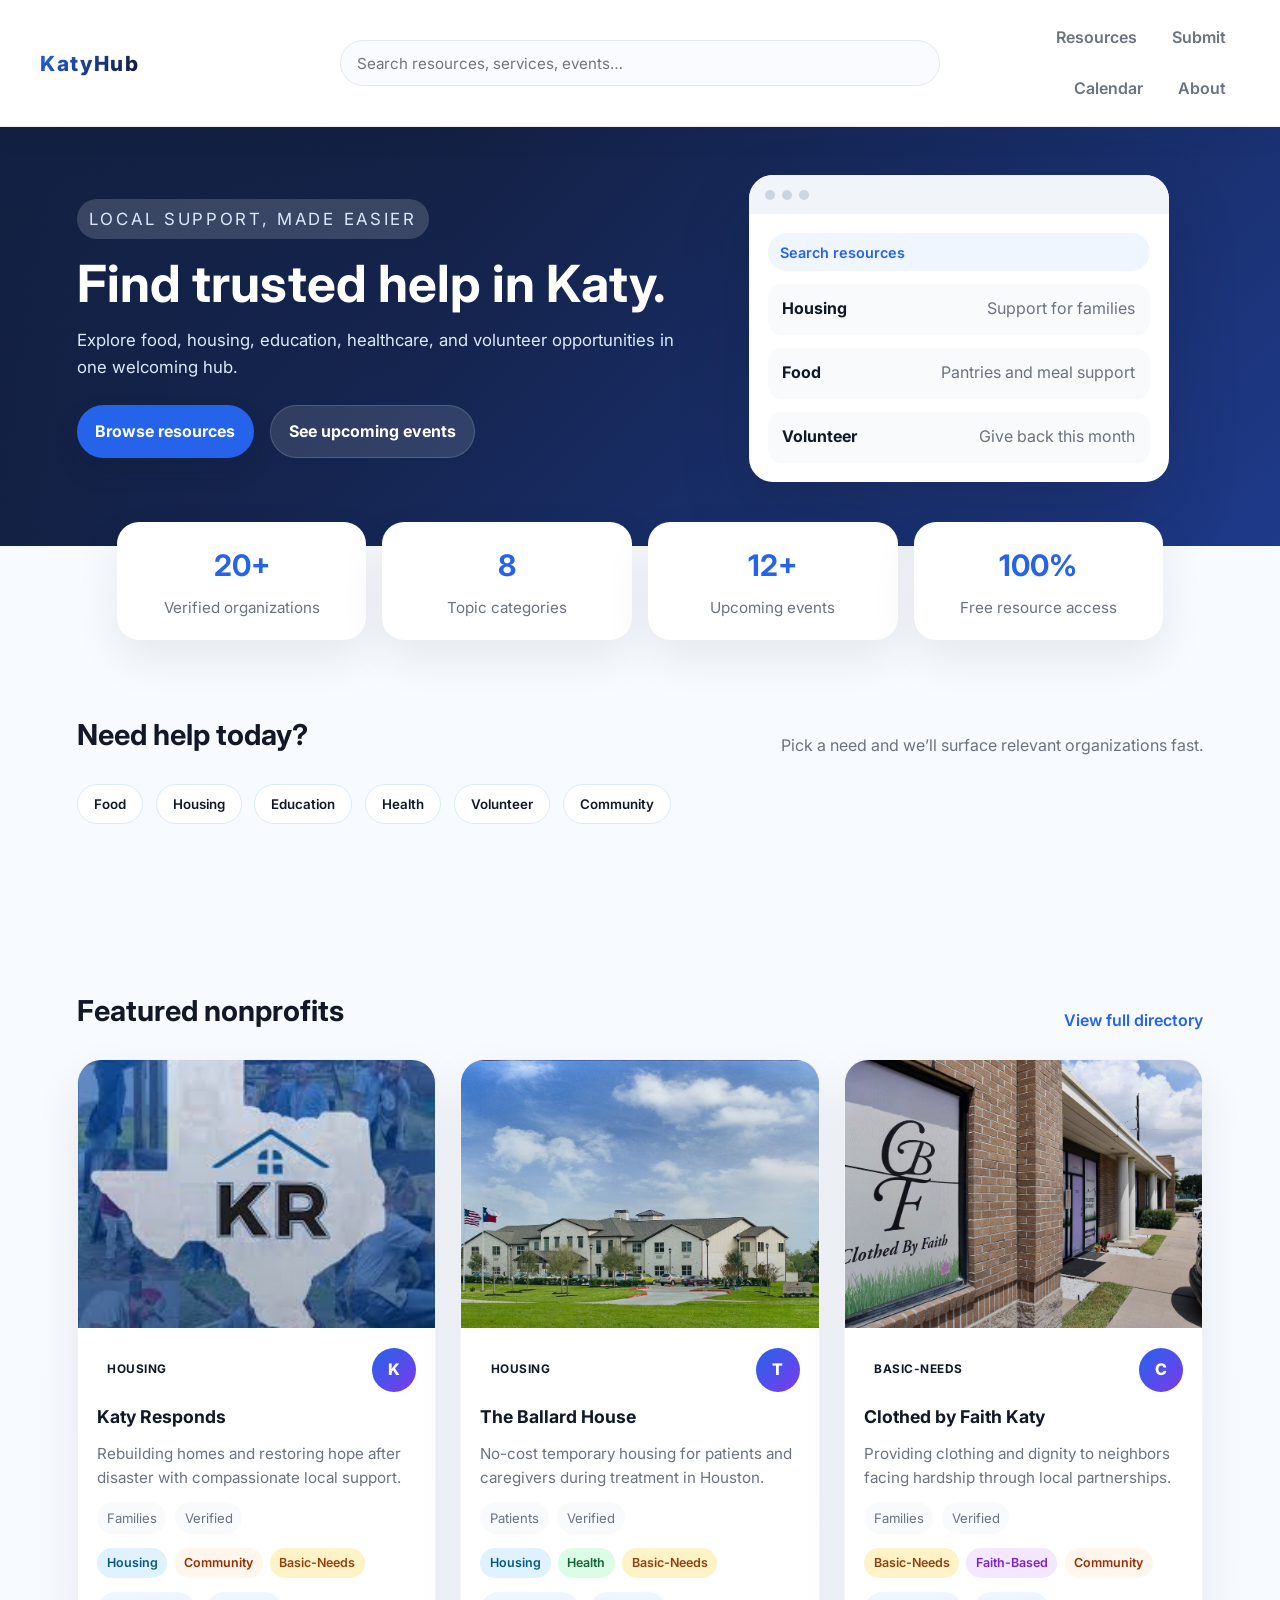
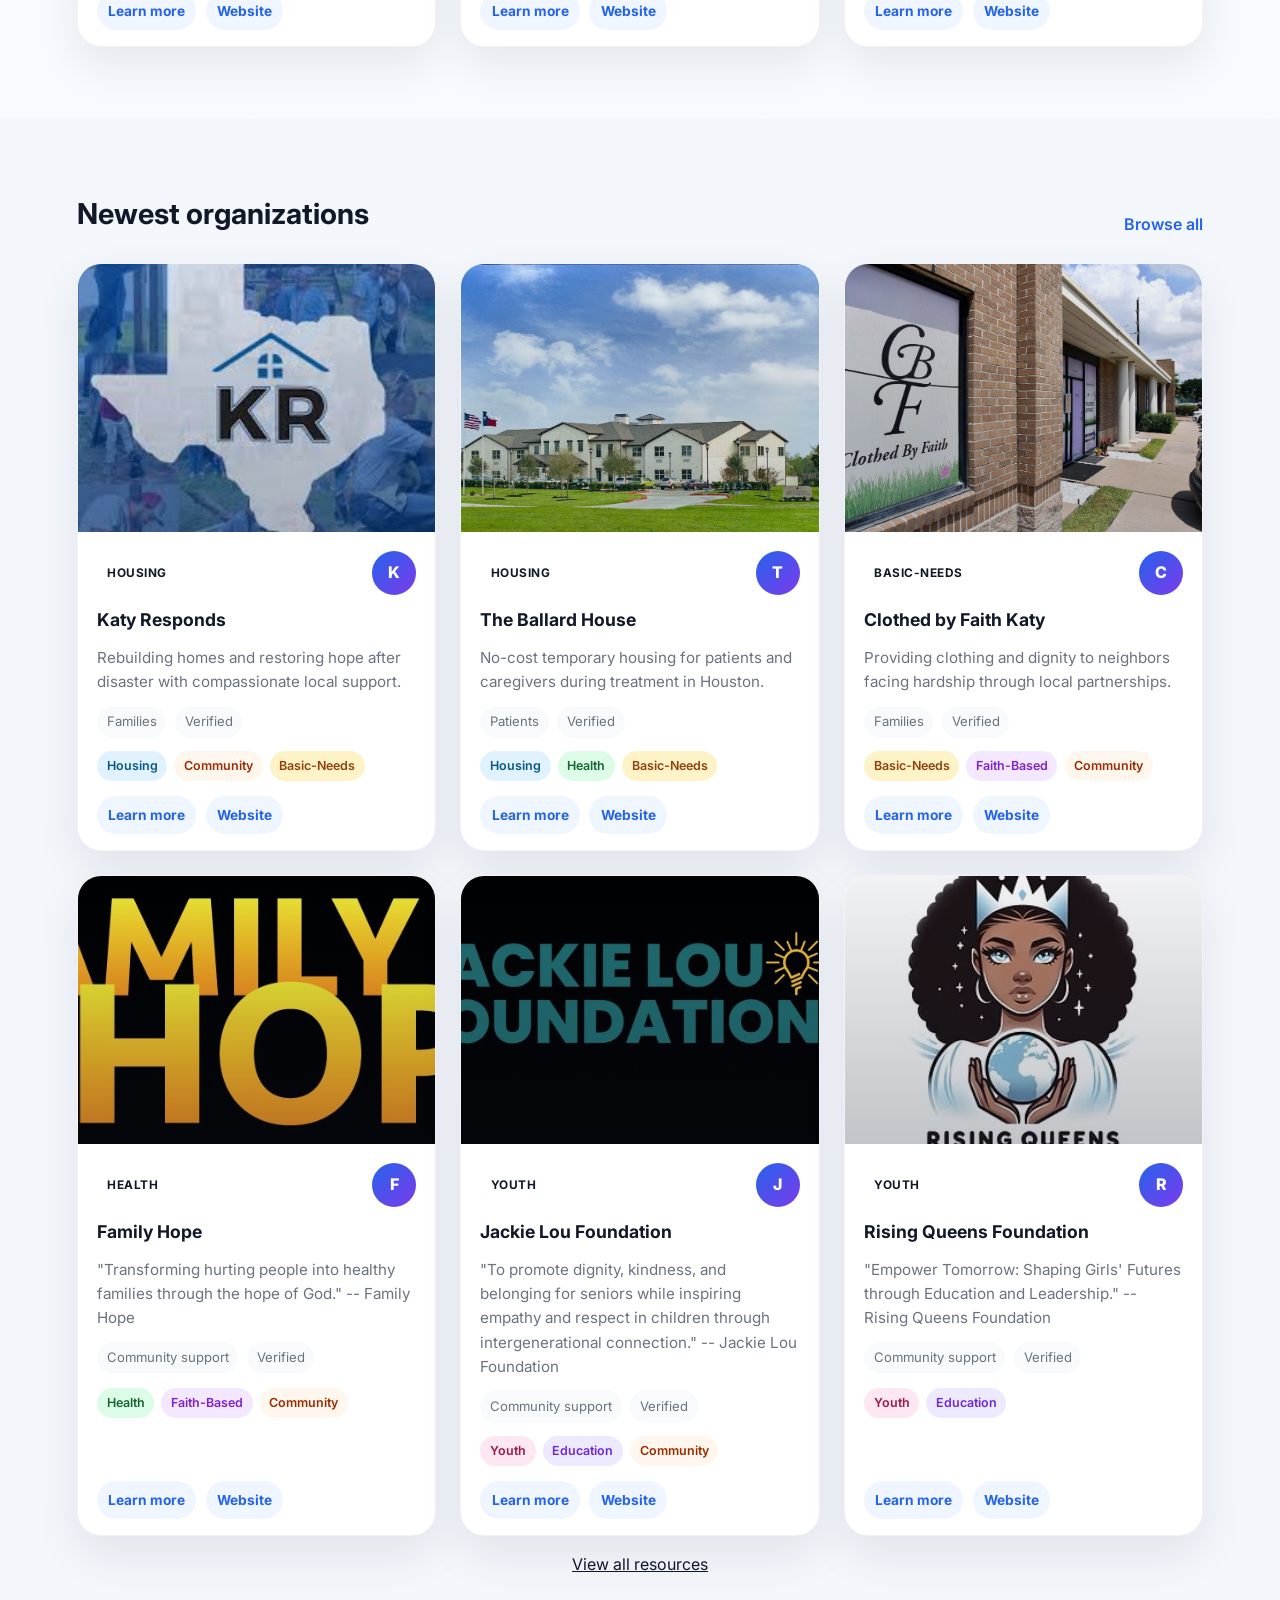
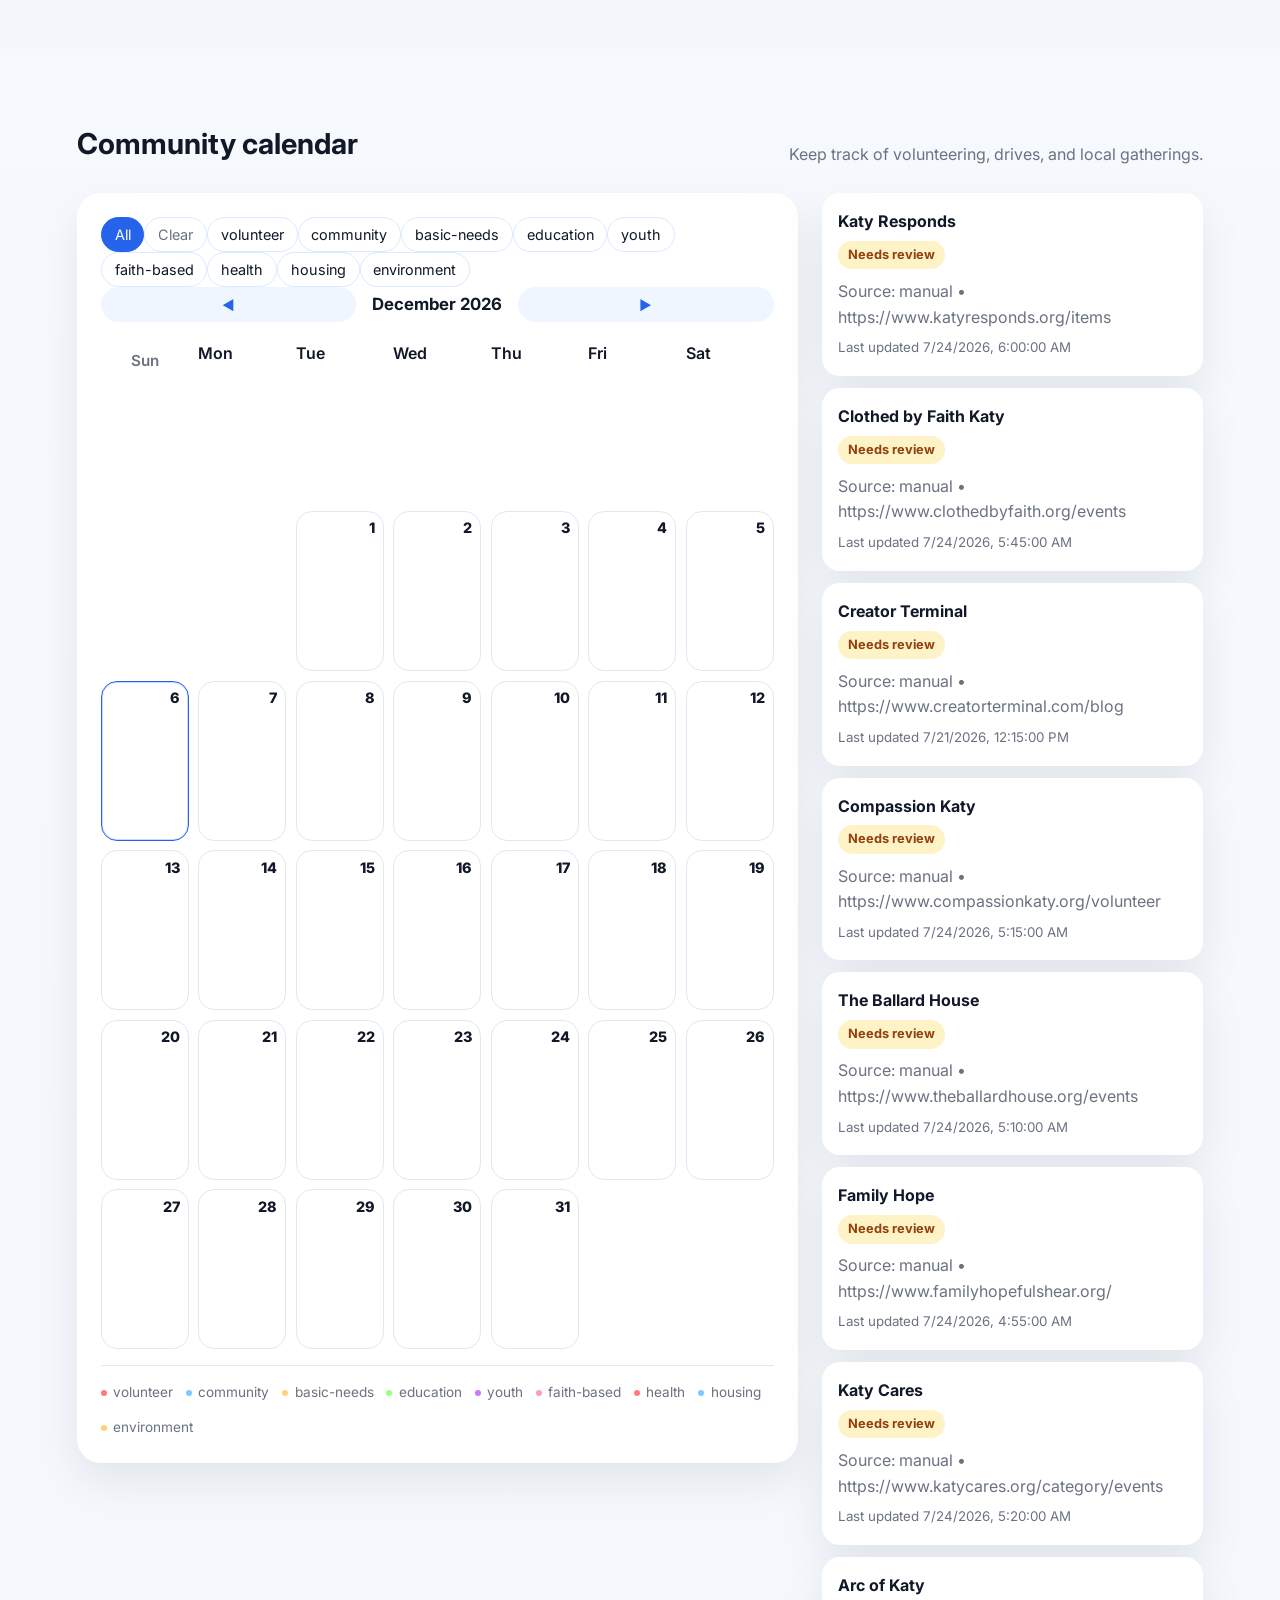
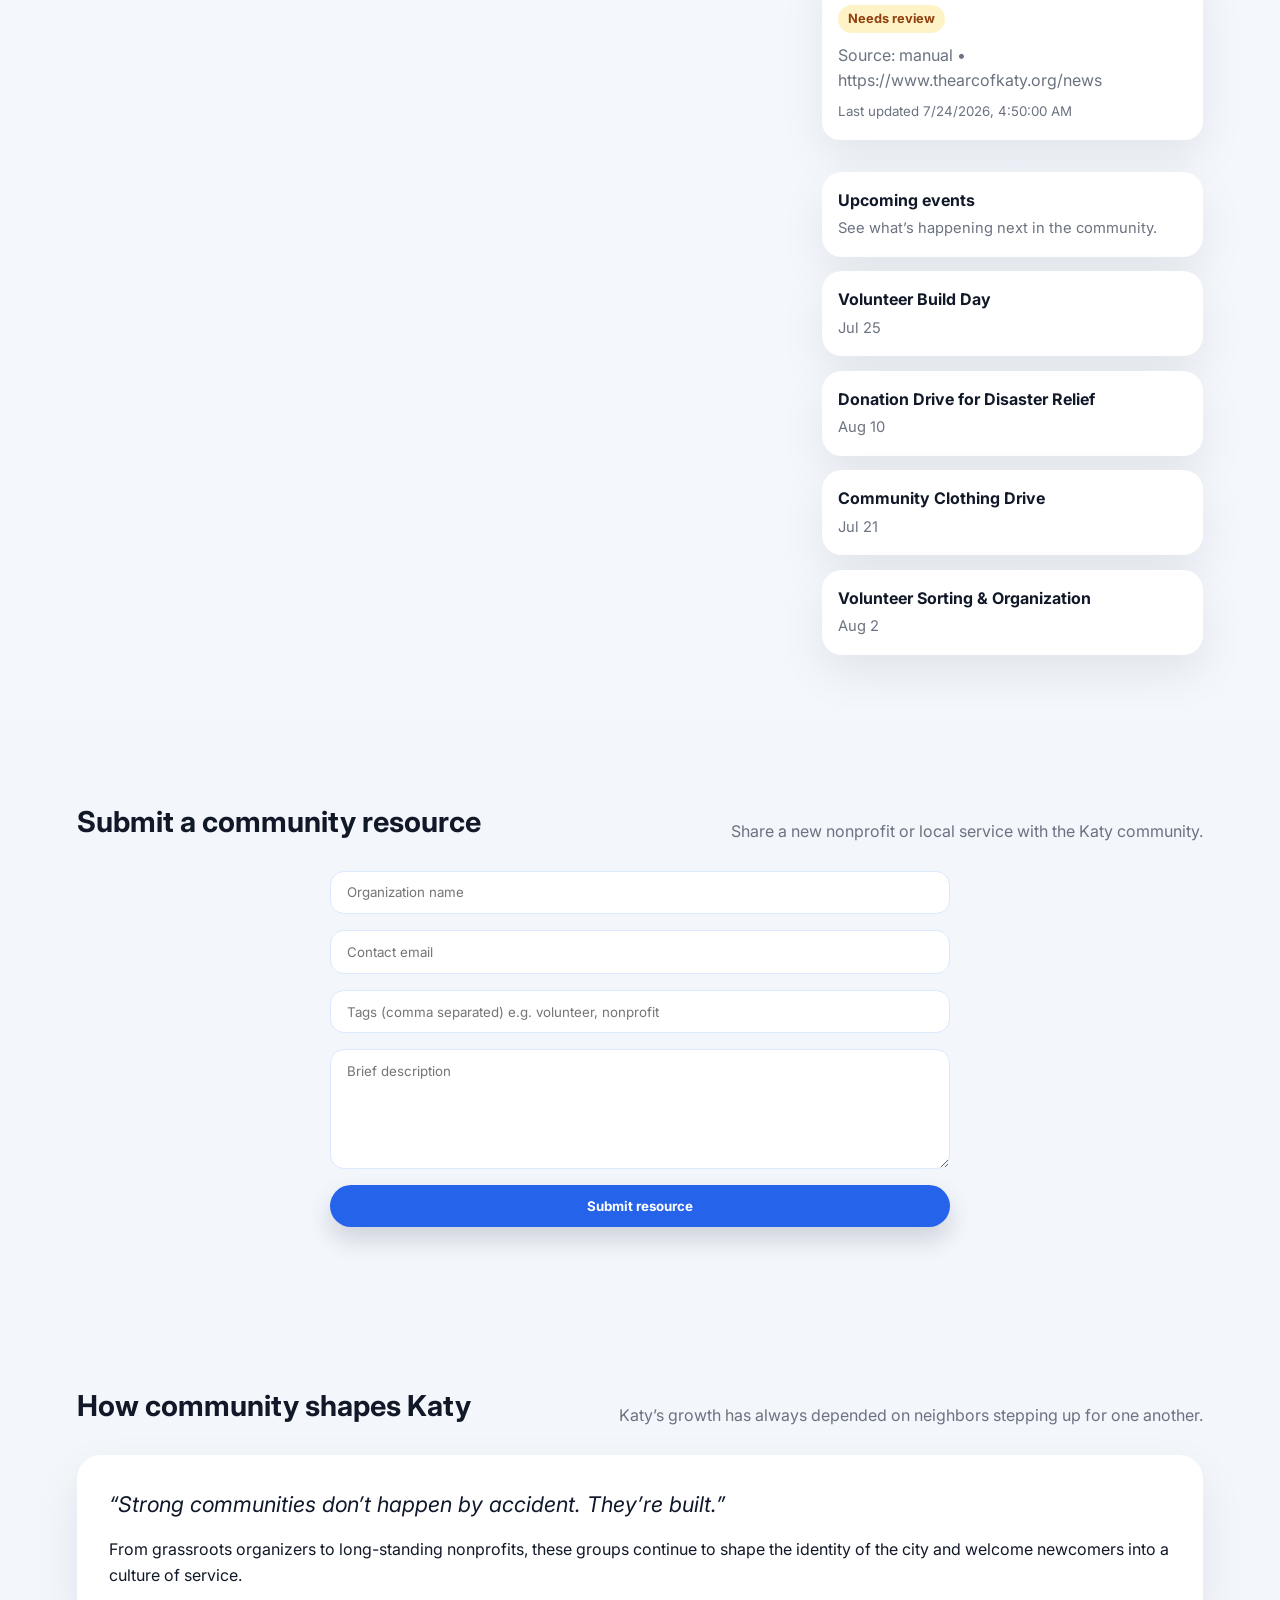
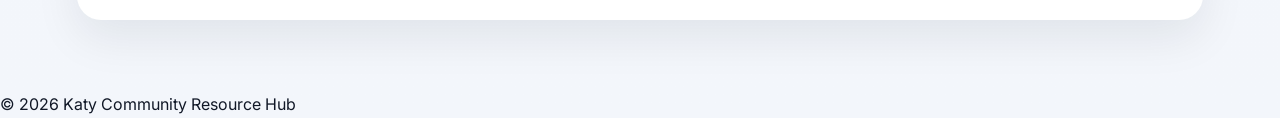
==== index.html @ 92666e38 "sdfghj" ====
<!DOCTYPE html>
<html lang="en">
<head>
  <meta charset="UTF-8" />
  <meta name="viewport" content="width=device-width, initial-scale=1.0" />
  <title>Katy, TX | Community Resource Hub</title>
  <link rel="preconnect" href="https://fonts.googleapis.com">
  <link rel="preconnect" href="https://fonts.gstatic.com" crossorigin>
  <link href="https://fonts.googleapis.com/css2?family=Inter:wght@300;400;600;700;800&display=swap" rel="stylesheet">
  <link rel="stylesheet" href="style.css?v=20260724-1" />
  <script>
    window.KATYHUB_SUBMIT_EMAIL = 'katyhub8@gmail.com';
  </script>
  <script defer src="calendar-sync.js?v=20260724-1"></script>
  <script defer src="event-sync.js?v=20260724-1"></script>
  <script defer src="script.js?v=20260724-1"></script>
</head>
<body>
  <nav class="navbar">
    <div class="nav-left">
      <a href="index.html" class="logo">KatyHub</a>
    </div>
    <div class="nav-center">
      <div class="search-shell">
        <input type="text" id="globalSearch" placeholder="Search resources, services, events…" />
        <div id="searchSuggestions" class="search-suggestions"></div>
      </div>
    </div>
    <div class="nav-right">
      <a href="directory.html">Resources</a>
      <a href="#submit">Submit</a>
      <a href="#calendar">Calendar</a>
      <a href="#history">About</a>
    </div>
  </nav>

  <header class="hero">
    <div class="hero-shell">
      <div class="hero-copy">
        <p class="eyebrow">Local support, made easier</p>
        <h1>Find trusted help in Katy.</h1>
        <p>Explore food, housing, education, healthcare, and volunteer opportunities in one welcoming hub.</p>
        <div class="hero-actions">
          <a class="button button-primary" href="directory.html">Browse resources</a>
          <a class="button button-secondary" href="#calendar">See upcoming events</a>
        </div>
      </div>
      <div class="hero-preview" aria-hidden="true">
        <div class="browser-window">
          <div class="browser-bar">
            <span></span><span></span><span></span>
          </div>
          <div class="browser-body">
            <div class="browser-pill">Search resources</div>
            <div class="browser-row"><strong>Housing</strong><span>Support for families</span></div>
            <div class="browser-row"><strong>Food</strong><span>Pantries and meal support</span></div>
            <div class="browser-row"><strong>Volunteer</strong><span>Give back this month</span></div>
          </div>
        </div>
      </div>
    </div>
  </header>

  <section class="stats-section">
    <div class="stat-card">
      <strong data-target="20" data-suffix="+">0</strong>
      <span>Verified organizations</span>
    </div>
    <div class="stat-card">
      <strong data-target="8" data-suffix="">0</strong>
      <span>Topic categories</span>
    </div>
    <div class="stat-card">
      <strong data-target="12" data-suffix="+">0</strong>
      <span>Upcoming events</span>
    </div>
    <div class="stat-card">
      <strong data-target="100" data-suffix="%">0</strong>
      <span>Free resource access</span>
    </div>
  </section>

  <section id="helpWizard" class="section">
    <div class="section-heading">
      <h2>Need help today?</h2>
      <p>Pick a need and we’ll surface relevant organizations fast.</p>
    </div>
    <div id="helpWizardButtons" class="help-grid"></div>
    <div id="quickHelpResults" class="spotlight-grid"></div>
  </section>

  <section id="spotlight" class="section">
    <div class="section-heading">
      <h2>Featured nonprofits</h2>
      <a class="text-link" href="directory.html">View full directory</a>
    </div>
    <div id="spotlightGrid" class="spotlight-grid"></div>
  </section>

  <section id="directory" class="section muted">
    <div class="section-heading">
      <h2>Newest organizations</h2>
      <a class="text-link" href="directory.html">Browse all</a>
    </div>
    <div id="directoryGrid" class="spotlight-grid"></div>
  </section>

  <section id="calendar" class="section">
    <div class="section-heading">
      <h2>Community calendar</h2>
      <p>Keep track of volunteering, drives, and local gatherings.</p>
    </div>
    <div class="calendar-layout">
      <div class="calendar-panel">
        <div id="calendarExport"></div>
        <div class="filter-chips" id="calendarFilters"></div>
        <div id="calendarGrid"></div>
      </div>
      <div class="calendar-sidebar">
        <div id="syncStatus" class="sync-status"></div>
        <div id="upcomingEvents" class="upcoming-events"></div>
      </div>
    </div>
  </section>

  <section id="submit" class="section muted">
    <div class="section-heading">
      <h2>Submit a community resource</h2>
      <p>Share a new nonprofit or local service with the Katy community.</p>
    </div>
    <form id="resourceForm">
      <input name="name" type="text" placeholder="Organization name" required />
      <input name="email" type="email" placeholder="Contact email" required />
      <input name="tags" type="text" placeholder="Tags (comma separated) e.g. volunteer, nonprofit" required />
      <textarea name="description" placeholder="Brief description" required></textarea>
      <button class="button button-primary" type="submit">Submit resource</button>
    </form>
    <p id="formMessage" class="form-message"></p>
  </section>

  <section id="history" class="section">
    <div class="section-heading">
      <h2>How community shapes Katy</h2>
      <p>Katy’s growth has always depended on neighbors stepping up for one another.</p>
    </div>
    <div class="story-card">
      <blockquote>“Strong communities don’t happen by accident. They’re built.”</blockquote>
      <p>From grassroots organizers to long-standing nonprofits, these groups continue to shape the identity of the city and welcome newcomers into a culture of service.</p>
    </div>
  </section>

  <footer>
    <p>© 2026 Katy Community Resource Hub</p>
  </footer>
</body>
</html>
---- style.css ----
:root {
  --bg: #f5f7fb;
  --muted: #f7f8fc;
  --card: #ffffff;
  --accent: #2563eb;
  --accent-2: #0f172a;
  --text-dark: #111827;
  --text-soft: #6b7280;
  --radius: 24px;
  --shadow: 0 18px 45px rgba(15, 23, 42, 0.08);
}

* { box-sizing: border-box; margin: 0; padding: 0; }
body {
  font-family: 'Inter', sans-serif;
  background: linear-gradient(180deg, #f8fbff 0%, #f3f6fb 100%);
  color: var(--text-dark);
  line-height: 1.6;
  overflow-x: hidden;
}
a { color: inherit; }
img { max-width: 100%; display: block; }

.navbar {
  position: sticky;
  top: 0;
  z-index: 1000;
  display: grid;
  grid-template-columns: 1fr 2fr 1fr;
  align-items: center;
  padding: 1rem 2.5rem;
  background: rgba(255,255,255,0.95);
  backdrop-filter: blur(12px);
  border-bottom: 1px solid rgba(15, 23, 42, 0.08);
  box-shadow: 0 10px 30px rgba(15, 23, 42, 0.04);
}
.logo {
  font-weight: 800;
  letter-spacing: 0.08em;
  font-size: 1.3rem;
  text-decoration: none;
  background: linear-gradient(135deg, var(--accent), #0f172a);
  -webkit-background-clip: text;
  -webkit-text-fill-color: transparent;
}
.nav-center { position: relative; }
.search-shell { position: relative; }
.nav-center input {
  width: 100%;
  padding: 0.8rem 1rem;
  border-radius: 999px;
  border: 1px solid #e5e7eb;
  background: #f9fbff;
  font-size: 0.95rem;
  outline: none;
  transition: box-shadow 0.2s ease, border-color 0.2s ease;
}
.nav-center input:focus { border-color: var(--accent); box-shadow: 0 0 0 4px rgba(37, 99, 235, 0.12); }
.nav-right { display: flex; justify-content: flex-end; gap: 0.5rem; flex-wrap: wrap; }
.nav-right a {
  text-decoration: none;
  color: var(--text-soft);
  font-weight: 600;
  padding: 0.55rem 0.85rem;
  border-radius: 999px;
  transition: background 0.2s ease, color 0.2s ease;
}
.nav-right a:hover { background: rgba(37,99,235,0.08); color: var(--accent); }

.hero {
  padding: 3rem 6vw 4rem;
  background: radial-gradient(circle at top left, rgba(37,99,235,0.12), transparent 35%), linear-gradient(135deg, #0f172a, #1e3a8a);
}
.hero-shell {
  max-width: 1200px;
  margin: 0 auto;
  display: grid;
  grid-template-columns: 1.1fr 0.9fr;
  gap: 2.5rem;
  align-items: center;
}
.eyebrow {
  display: inline-flex;
  padding: 0.4rem 0.75rem;
  border-radius: 999px;
  background: rgba(255,255,255,0.16);
  color: #dbeafe;
  font-size: 0.82rem;
  text-transform: uppercase;
  letter-spacing: 0.16em;
  margin-bottom: 1rem;
}
.hero-copy h1 {
  font-size: clamp(2.2rem, 4vw, 3.5rem);
  color: white;
  margin-bottom: 1rem;
  line-height: 1.1;
}
.hero-copy p { color: #dbeafe; font-size: 1.05rem; max-width: 600px; }
.hero-actions { display: flex; gap: 1rem; margin-top: 1.5rem; flex-wrap: wrap; }
.button {
  display: inline-flex;
  align-items: center;
  justify-content: center;
  padding: 0.8rem 1.15rem;
  border-radius: 999px;
  font-weight: 700;
  text-decoration: none;
  border: none;
  cursor: pointer;
  transition: transform 0.2s ease, box-shadow 0.2s ease;
}
.button:hover { transform: translateY(-2px); }
.button-primary { background: white; color: var(--accent-2); box-shadow: 0 12px 25px rgba(15,23,42,0.16); }
.button-secondary { background: rgba(255,255,255,0.12); color: white; border: 1px solid rgba(255,255,255,0.15); }
.hero-preview { display: flex; justify-content: center; }
.browser-window { width: 100%; max-width: 420px; background: white; border-radius: 24px; overflow: hidden; box-shadow: 0 30px 70px rgba(15,23,42,0.2); }
.browser-bar { display: flex; gap: 0.45rem; padding: 0.9rem 1rem; background: #f1f5f9; }
.browser-bar span { width: 10px; height: 10px; border-radius: 999px; display: inline-block; background: #cbd5e1; }
.browser-body { padding: 1.2rem; display: grid; gap: 0.8rem; }
.browser-pill { display: inline-flex; align-self: flex-start; border-radius: 999px; padding: 0.45rem 0.75rem; background: #eff6ff; color: var(--accent); font-size: 0.9rem; font-weight: 600; }
.browser-row { padding: 0.8rem 0.9rem; border-radius: 14px; background: #f8fafc; display: flex; justify-content: space-between; gap: 1rem; color: var(--text-soft); }
.browser-row strong { color: var(--text-dark); }

.stats-section {
  max-width: 1200px;
  margin: -1.5rem auto 0;
  display: grid;
  grid-template-columns: repeat(4, minmax(180px, 1fr));
  gap: 1rem;
  padding: 0 6vw;
}
.stat-card {
  background: white;
  border-radius: 22px;
  padding: 1.25rem;
  box-shadow: var(--shadow);
  text-align: center;
}
.stat-card strong { display: block; font-size: 1.85rem; color: var(--accent); margin-bottom: 0.35rem; }
.stat-card span { color: var(--text-soft); font-size: 0.95rem; }

.section { padding: 4.5rem 6vw; }
.section.muted { background: #f3f6fb; }
.section-heading {
  display: flex;
  justify-content: space-between;
  align-items: end;
  gap: 1rem;
  margin-bottom: 1.6rem;
  flex-wrap: wrap;
}
.section-heading h2 { font-size: 1.8rem; margin: 0; }
.section-heading p { color: var(--text-soft); }
.text-link { color: var(--accent); text-decoration: none; font-weight: 600; }

.help-grid { display: flex; flex-wrap: wrap; gap: 0.8rem; margin-bottom: 1.2rem; }
.help-pill {
  padding: 0.7rem 1rem;
  border-radius: 999px;
  border: 1px solid #dbeafe;
  background: white;
  color: var(--text-dark);
  cursor: pointer;
  font-weight: 600;
  transition: transform 0.2s ease, box-shadow 0.2s ease, border-color 0.2s ease;
}
.help-pill:hover { transform: translateY(-2px); box-shadow: 0 10px 20px rgba(15,23,42,0.06); }
.help-pill.active { background: var(--accent); color: white; border-color: var(--accent); }

.spotlight-grid {
  display: grid;
  grid-template-columns: repeat(auto-fit, minmax(280px, 1fr));
  gap: 1.5rem;
}
.resource-card {
  position: relative;
  display: flex;
  flex-direction: column;
  background: var(--card);
  border-radius: var(--radius);
  overflow: hidden;
  box-shadow: var(--shadow);
  border: 1px solid rgba(15, 23, 42, 0.05);
  transition: transform 0.25s ease, box-shadow 0.25s ease;
}
.resource-card:hover { transform: translateY(-6px); box-shadow: 0 24px 50px rgba(15,23,42,0.12); }
.card-image {
  aspect-ratio: 4 / 3;
  background-size: cover;
  background-position: center;
  position: relative;
}
.card-image::after { content: ''; position: absolute; inset: 0; background: linear-gradient(180deg, rgba(15,23,42,0.05) 0%, rgba(15,23,42,0.25) 100%); }
.card-content { padding: 1.2rem 1.2rem 1rem; display: flex; flex-direction: column; gap: 0.7rem; flex: 1; }
.resource-card__top { display: flex; justify-content: space-between; align-items: center; gap: 0.5rem; }
.resource-card__badge { display: inline-flex; align-items: center; gap: 0.3rem; padding: 0.35rem 0.65rem; border-radius: 999px; font-size: 0.74rem; font-weight: 700; letter-spacing: 0.04em; text-transform: uppercase; }
.resource-card__logo {
  width: 44px; height: 44px; border-radius: 50%; display: grid; place-items: center; font-weight: 800; color: white; background: linear-gradient(135deg, var(--accent), #7c3aed);
}
.card-content h3 { font-size: 1.1rem; margin: 0; }
.card-content p { color: var(--text-soft); font-size: 0.95rem; }
.resource-card__meta { display: flex; flex-wrap: wrap; gap: 0.55rem; font-size: 0.82rem; color: var(--text-soft); }
.resource-card__meta span { display: inline-flex; align-items: center; padding: 0.35rem 0.6rem; border-radius: 999px; background: #f8fafc; }
.tag-badges { display: flex; flex-wrap: wrap; gap: 0.45rem; margin-top: 0.15rem; }
.tag-badge {
  display: inline-flex;
  align-items: center;
  border-radius: 999px;
  font-size: 0.78rem;
  padding: 0.32rem 0.6rem;
  font-weight: 600;
  text-transform: capitalize;
}
.tag-badge--housing { background: #e0f2fe; color: #075985; }
.tag-badge--education { background: #ede9fe; color: #6d28d9; }
.tag-badge--health { background: #dcfce7; color: #166534; }
.tag-badge--community { background: #fff7ed; color: #9a2c00; }
.tag-badge--basic-needs { background: #fef3c7; color: #92400e; }
.tag-badge--youth { background: #fce7f3; color: #9d174d; }
.tag-badge--environment { background: #ccfbf1; color: #0f766e; }
.tag-badge--faith-based { background: #f3e8ff; color: #7e22ce; }
.tag-badge--volunteer { background: #dbeafe; color: #1d4ed8; }

.resource-card__footer { margin-top: auto; display: flex; justify-content: space-between; align-items: center; gap: 0.75rem; padding-top: 0.2rem; }
.resource-card__actions { display: flex; gap: 0.6rem; }
.resource-card__actions a, .resource-card__actions button { text-decoration: none; font-size: 0.86rem; font-weight: 700; color: var(--accent); background: #eff6ff; padding: 0.5rem 0.7rem; border-radius: 999px; }
.resource-card__actions a:hover { background: #dbeafe; }

.search-suggestions {
  position: absolute;
  left: 0;
  right: 0;
  top: calc(100% + 0.6rem);
  background: white;
  border-radius: 16px;
  box-shadow: var(--shadow);
  overflow: hidden;
  z-index: 200;
  display: none;
}
.search-suggestions.open { display: block; }
.search-suggestion { padding: 0.8rem 1rem; cursor: pointer; border-bottom: 1px solid #f1f5f9; display: flex; justify-content: space-between; gap: 0.8rem; }
.search-suggestion:hover { background: #f8fafc; }
.search-suggestion small { color: var(--text-soft); }

.tag-filters { display: flex; gap: 0.6rem; flex-wrap: wrap; margin-bottom: 1.2rem; }
.tag, .tag-clear, .filter, .filter-clear {
  display: inline-flex; align-items: center; justify-content: center;
  padding: 0.5rem 0.8rem;
  border-radius: 999px;
  border: 1px solid #dbeafe;
  background: white;
  color: var(--text-dark);
  cursor: pointer;
  font-size: 0.9rem;
  transition: all 0.2s ease;
}
.tag.active, .filter.active { background: var(--accent); color: white; border-color: var(--accent); }
.tag-clear, .filter-clear { color: var(--text-soft); }

.calendar-layout {
  display: grid;
  grid-template-columns: minmax(0, 1.7fr) minmax(260px, 0.9fr);
  gap: 1.5rem;
  align-items: start;
  max-width: 100%;
  width: 100%;
}
.calendar-sidebar {
  display: grid;
  gap: 1rem;
  align-content: start;
  min-width: 0;
  width: 100%;
}
.calendar-panel {
  background: white;
  border-radius: 24px;
  padding: 1.5rem;
  box-shadow: var(--shadow);
  min-width: 0;
  width: 100%;
  overflow: hidden;
}
#calendarGrid {
  width: 100%;
}
.sync-status { display: grid; gap: 0.75rem; }
.sync-status-card, .upcoming-card { background: white; border-radius: 18px; padding: 1rem; box-shadow: var(--shadow); }
.sync-status-card strong { display: block; margin-bottom: 0.4rem; }
.sync-status-card p, .sync-status-card small { margin: 0.25rem 0; color: var(--text-soft); }
.sync-badge { display: inline-flex; align-items: center; padding: 0.25rem 0.65rem; border-radius: 999px; font-size: 0.8rem; font-weight: 700; margin-bottom: 0.35rem; }
.sync-badge--synced { background: #dcfce7; color: #166534; }
.sync-badge--needs-review { background: #fef3c7; color: #92400e; }
.sync-badge--manual { background: #e0e7ff; color: #3730a3; }
.calendar-nav {
  display: grid;
  grid-template-columns: 1fr auto 1fr;
  align-items: center;
  margin-bottom: 1.2rem;
  gap: 1rem;
}
.calendar-nav > div {
  text-align: center;
  font-weight: 700;
  font-size: 1.05rem;
}
.calendar-nav button {
  border: none;
  padding: 0.6rem 0.9rem;
  border-radius: 999px;
  background: #eff6ff;
  color: var(--accent);
  font-weight: 700;
  cursor: pointer;
  transition: all 0.2s ease;
}
.calendar-nav button:hover { background: #dbeafe; }
.calendar-grid {
  display: grid;
  grid-template-columns: repeat(7, minmax(0, 1fr));
  grid-auto-rows: 160px;
  gap: 0.6rem;
}
.calendar-grid > div:first-child { font-weight: 700; color: var(--text-soft); font-size: 0.95rem; padding: 0.5rem 0; text-align: center; }
.calendar-cell {
  min-height: 160px;
  height: 160px;
  padding: 12px;
  border-radius: 16px;
  background: #ffffff;
  border: 1px solid #e2e8f0;
  position: relative;
  display: flex;
  flex-direction: column;
  overflow: hidden;
}
.calendar-cell.empty { background: transparent; border: none; }
.calendar-cell.today { border-color: var(--accent); box-shadow: inset 0 0 0 1px rgba(37,99,235,0.25); }
.day-header {
  position: absolute;
  top: 6px;
  right: 8px;
  height: 20px;
  display: flex;
  align-items: center;
  justify-content: flex-end;
}
.calendar-cell .date {
  font-weight: 800;
  font-size: 0.9rem;
  color: var(--text-dark);
}
.events-container {
  margin-top: 16px;
  display: flex;
  flex-direction: column;
  gap: 4px;
  flex: 1;
  min-height: 0;
}
.event-item {
  display: flex;
  align-items: center;
  gap: 0.45rem;
  height: 22px;
  line-height: 22px;
  padding: 0 0.6rem;
  border-radius: 999px;
  font-size: 0.72rem;
  color: #0f172a;
  cursor: pointer;
  overflow: hidden;
  text-overflow: ellipsis;
  white-space: nowrap;
}
.event-dot { width: 6px; height: 6px; border-radius: 50%; display: inline-block; flex-shrink: 0; }
.calendar-more {
  margin-top: auto;
  height: 20px;
  padding: 0 0.6rem;
  border: none;
  border-radius: 999px;
  background: #eff6ff;
  color: var(--accent);
  font-size: 0.72rem;
  font-weight: 700;
  align-self: flex-start;
  cursor: pointer;
}
.calendar-legend { display: flex; flex-wrap: wrap; gap: 0.8rem; margin-top: 1rem; padding-top: 1rem; border-top: 1px solid #e2e8f0; }
.legend-item { display: flex; align-items: center; gap: 0.4rem; font-size: 0.85rem; color: var(--text-soft); }
.upcoming-events { display: grid; gap: 0.9rem; margin-top: 1rem; }
.upcoming-card { background: white; border-radius: 20px; padding: 1rem; box-shadow: var(--shadow); }
.upcoming-card strong { display: block; margin-bottom: 0.25rem; color: var(--text-dark); }
.upcoming-card p { color: var(--text-soft); font-size: 0.92rem; }
.calendar-export-btn { display: inline-flex; align-items: center; gap: 0.5rem; margin-top: 1rem; padding: 0.7rem 1rem; border-radius: 999px; background: #dbeafe; color: var(--accent); border: none; cursor: pointer; font-weight: 700; font-size: 0.9rem; transition: all 0.2s ease; }
.calendar-export-btn:hover { background: #bfdbfe; }
.no-results {
  padding: 1.2rem 1rem;
  border-radius: 18px;
  background: #fef3c7;
  color: #92400e;
  text-align: center;
  grid-column: 1 / -1;
}
.story-card {
  background: white;
  border-radius: 24px;
  padding: 2rem;
  box-shadow: var(--shadow);
}
.story-card blockquote { font-size: 1.35rem; font-style: italic; margin-bottom: 1rem; color: var(--accent-2); }
form { max-width: 620px; margin: 0 auto; display: grid; gap: 1rem; }
input, textarea, button { font-family: inherit; }
input, textarea { width: 100%; padding: 0.8rem 1rem; border-radius: 14px; border: 1px solid #dbeafe; background: white; }
textarea { min-height: 120px; resize: vertical; }
.button-primary { background: var(--accent); color: white; }
.form-message { text-align: center; margin-top: 0.75rem; color: var(--accent-2); font-weight: 600; }
.resource-detail-card { max-width: 1000px; margin: 0 auto; display: grid; gap: 1.2rem; }
.resource-hero { position: relative; border-radius: 28px; overflow: hidden; min-height: 260px; background: linear-gradient(90deg, rgba(15,23,42,0.8), rgba(37,99,235,0.5)); }
.resource-hero__image { position: absolute; inset: 0; background-size: cover; background-position: center; transform: scale(1.05); }
.resource-hero__overlay { position: absolute; inset: 0; background: linear-gradient(90deg, rgba(15,23,42,0.86) 0%, rgba(15,23,42,0.35) 100%); }
.resource-hero__content { position: relative; z-index: 1; padding: 2rem; display: flex; gap: 1.25rem; align-items: end; min-height: 260px; }
.resource-detail__logo { width: 70px; height: 70px; border-radius: 50%; display: grid; place-items: center; font-size: 1.2rem; font-weight: 800; color: white; background: linear-gradient(135deg, var(--accent), #7c3aed); box-shadow: 0 14px 30px rgba(15,23,42,0.25); }
.resource-detail__title { color: white; }
.resource-detail__title h1 { font-size: 2rem; margin-bottom: 0.45rem; }
.resource-detail__title p { color: #e2e8f0; }
.resource-detail__grid { display: grid; grid-template-columns: 1.2fr 0.8fr; gap: 1.2rem; }
.resource-panel { background: white; border-radius: 24px; padding: 1.25rem; box-shadow: var(--shadow); }
.resource-panel h3 { margin-bottom: 0.55rem; color: var(--accent-2); }
.resource-panel p, .resource-panel li { color: var(--text-soft); }
.resource-list { list-style: none; display: grid; gap: 0.45rem; padding: 0; margin-top: 0.55rem; }
.resource-list li::before { content: '✓'; color: var(--accent); margin-right: 0.45rem; }
.pill-row { display: flex; flex-wrap: wrap; gap: 0.5rem; margin-top: 0.6rem; }
.pill { display: inline-flex; padding: 0.45rem 0.7rem; border-radius: 999px; background: #eff6ff; color: var(--accent); font-weight: 600; font-size: 0.84rem; }
.related-grid { display: grid; gap: 0.9rem; }
.related-card { background: white; border-radius: 18px; padding: 1rem; box-shadow: var(--shadow); }
.related-card h4 { margin-bottom: 0.25rem; }
.related-card p { color: var(--text-soft); font-size: 0.92rem; }

@media (max-width: 1200px) {
  .calendar-layout { grid-template-columns: 1fr; }
}
@media (max-width: 960px) {
  .hero-shell, .resource-detail__grid { grid-template-columns: 1fr; }
  .stats-section { grid-template-columns: repeat(2, minmax(0, 1fr)); }
  .navbar { grid-template-columns: 1fr; gap: 0.8rem; }
  .nav-right { justify-content: flex-start; }
}
@media (max-width: 900px) {
  .calendar-grid {
    min-width: 680px;
    grid-template-columns: repeat(7, minmax(0, 1fr));
    grid-auto-rows: 125px;
    gap: 0.45rem;
  }
  .calendar-cell { height: 125px; min-height: 125px; }
}
@media (max-width: 760px) {
  .calendar-panel { overflow-x: auto; }
  .calendar-grid {
    min-width: 680px;
    grid-template-columns: repeat(7, minmax(0, 1fr));
    grid-auto-rows: 110px;
    gap: 0.35rem;
  }
  .calendar-cell { height: 110px; min-height: 110px; padding: 8px; }
  .events-container { margin-top: 14px; gap: 3px; }
  .event-item { height: 18px; line-height: 18px; font-size: 0.64rem; padding: 0 0.45rem; }
  .calendar-more { height: 18px; font-size: 0.64rem; }
}
@media (max-width: 640px) {
  .section, .hero { padding: 3rem 1rem; }
  .stats-section { grid-template-columns: 1fr; padding: 0 1rem; }
  .navbar { padding: 1rem; }
  .hero-actions { flex-direction: column; }
  .calendar-grid {
    min-width: 680px;
    grid-template-columns: repeat(7, minmax(0, 1fr));
    grid-auto-rows: 100px;
  }
  .calendar-cell { height: 100px; min-height: 100px; padding: 10px; }
  .events-container { margin-top: 20px; }
}
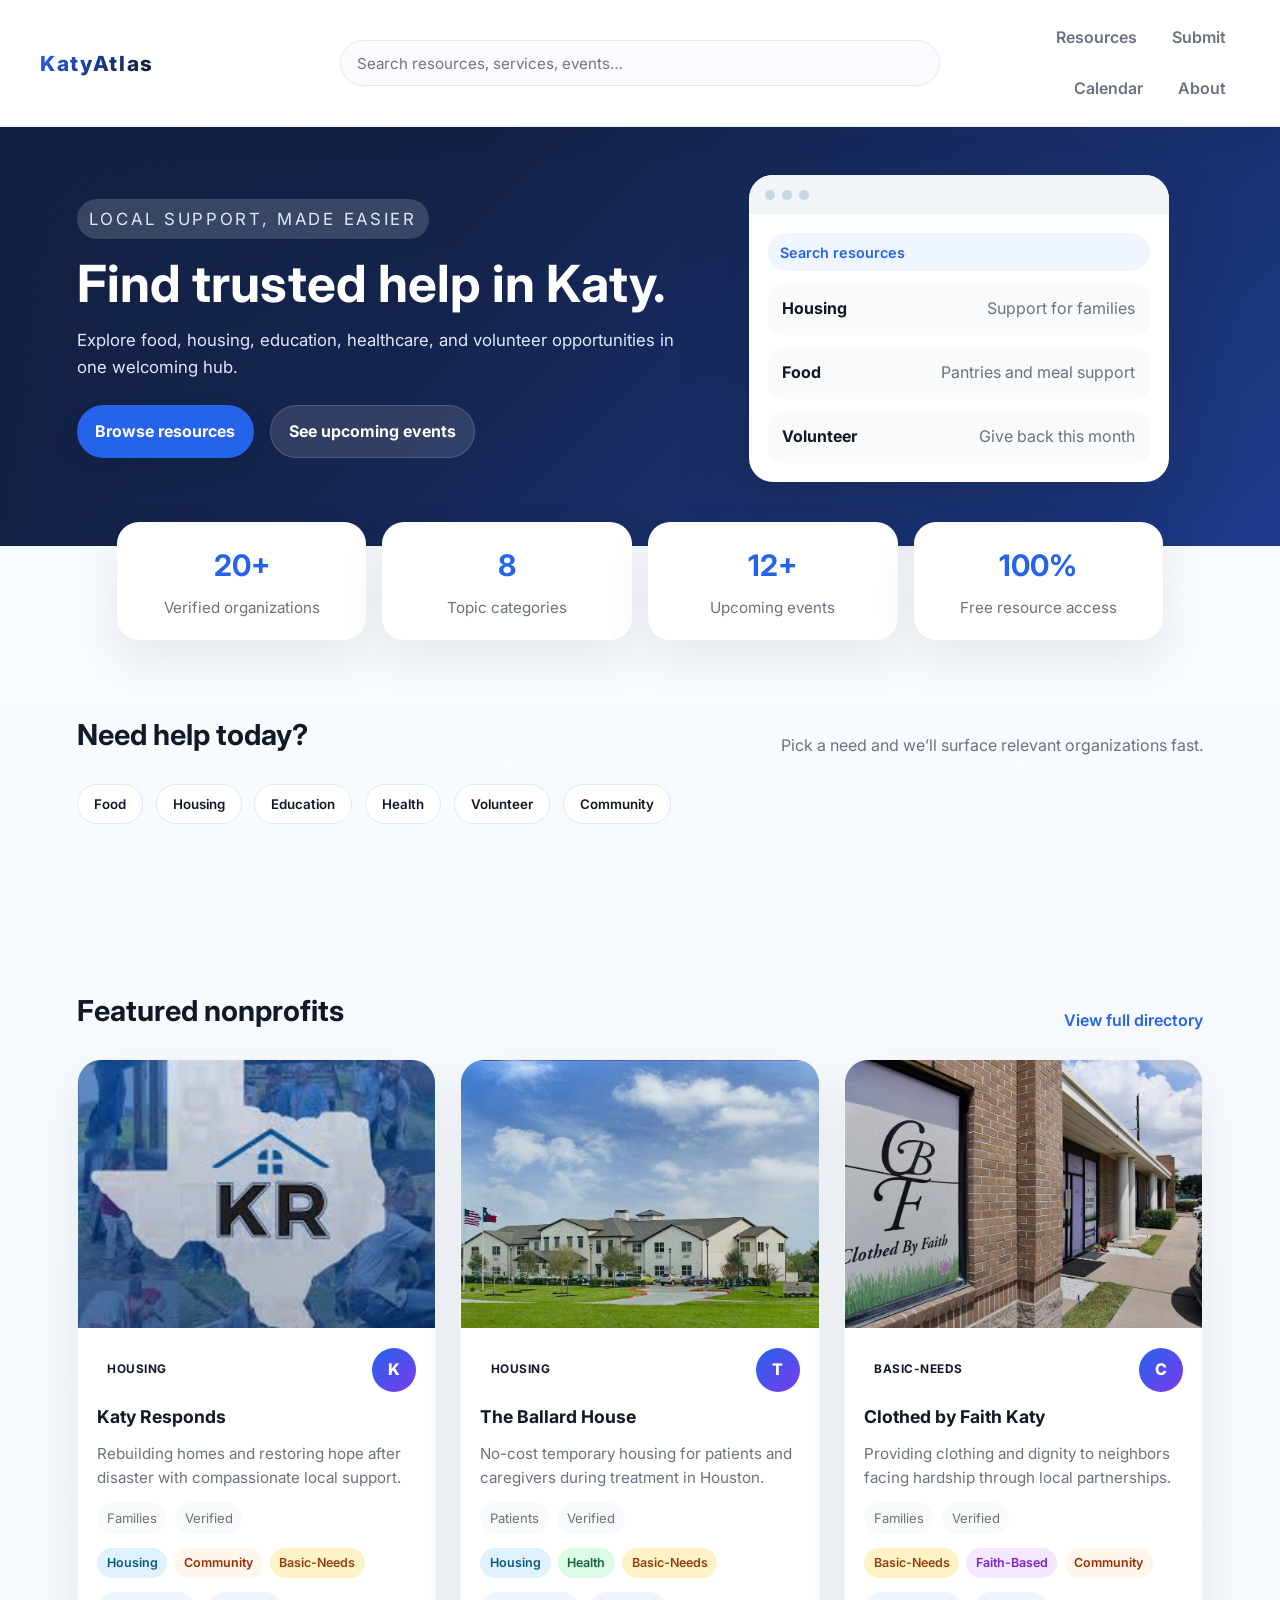
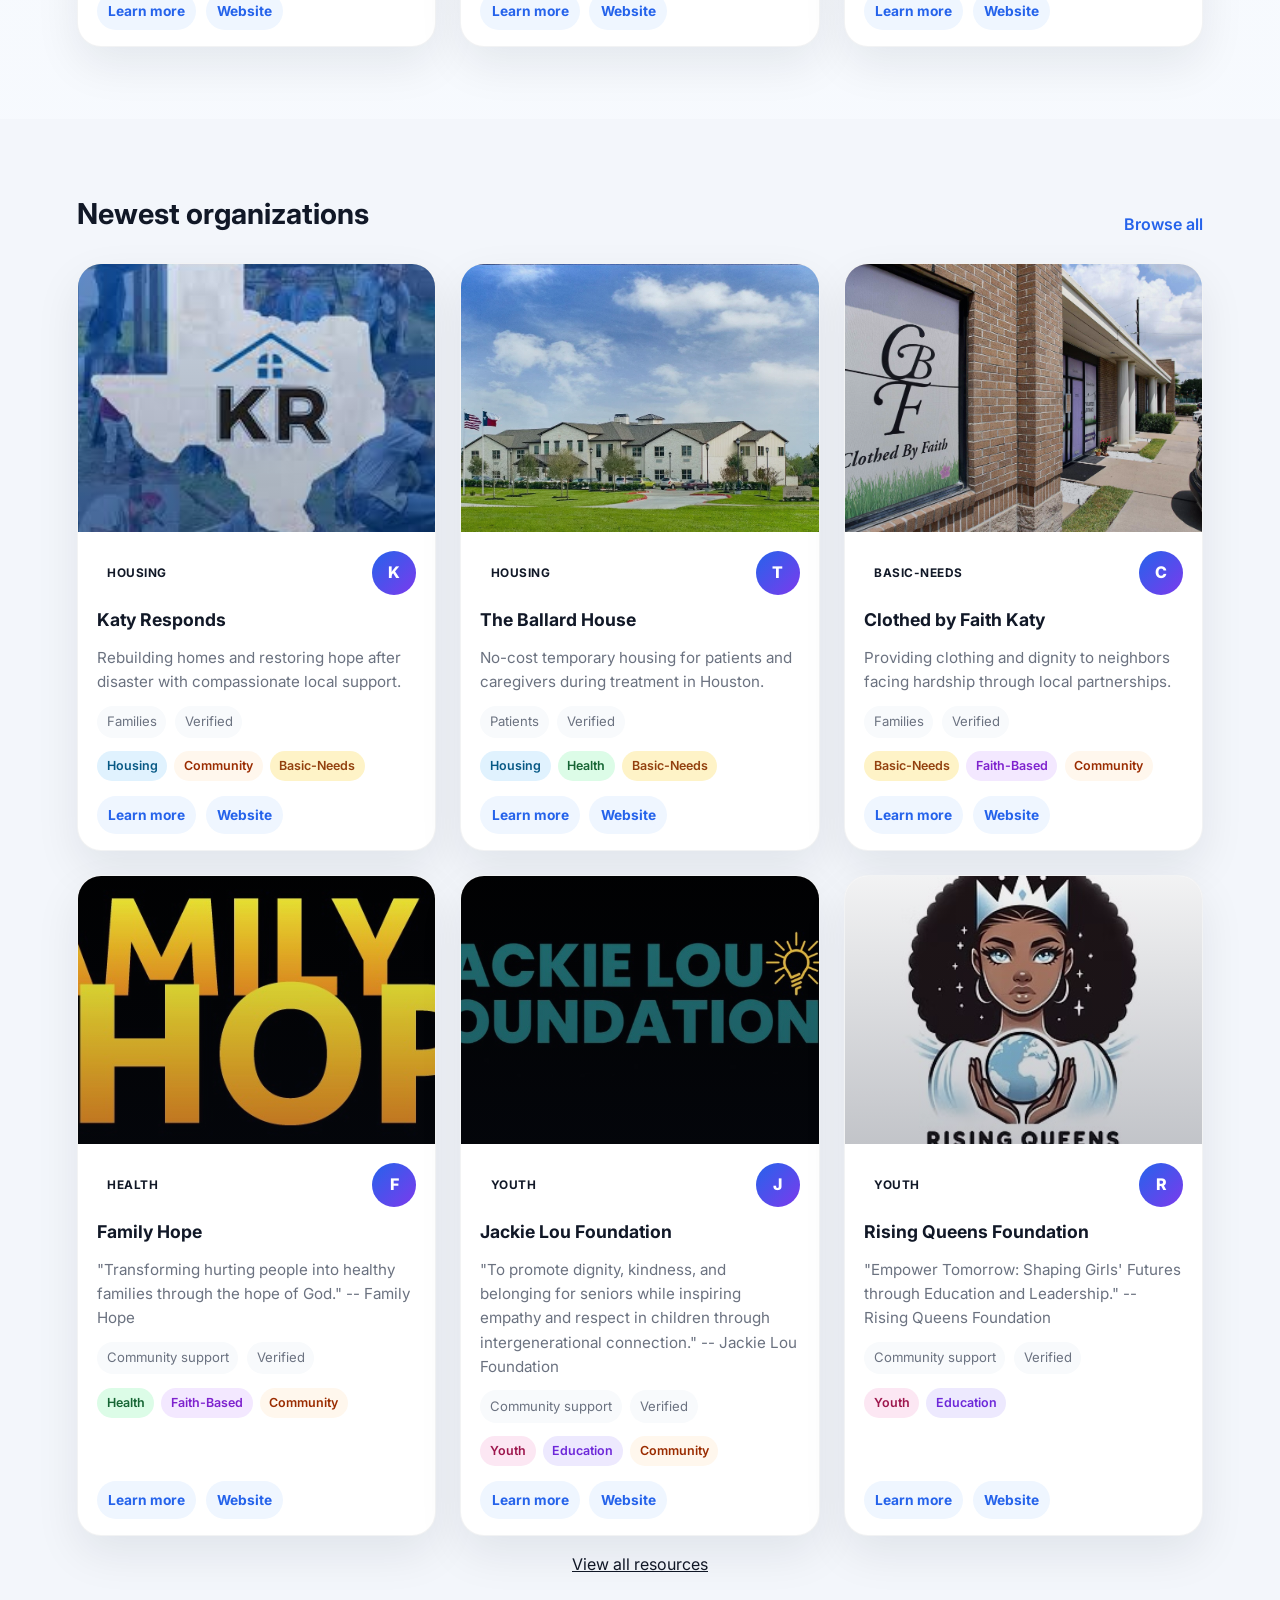
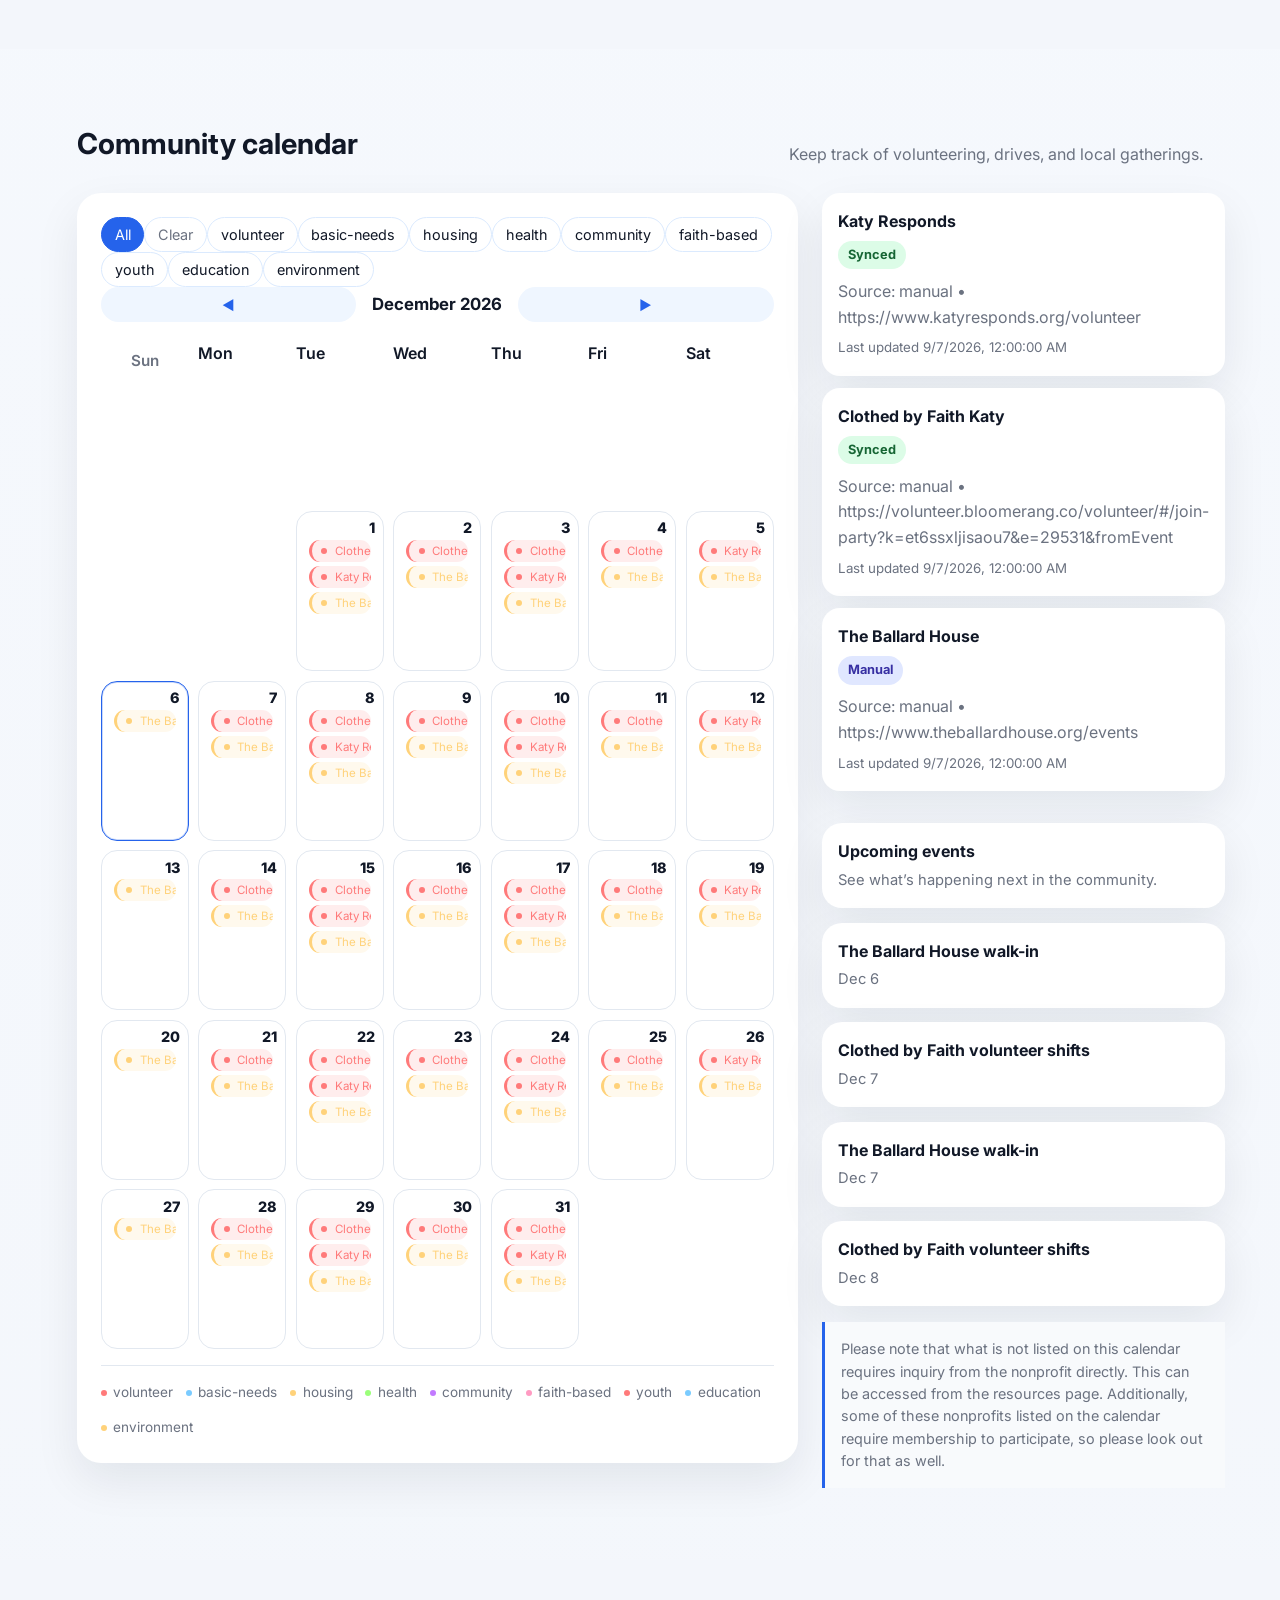
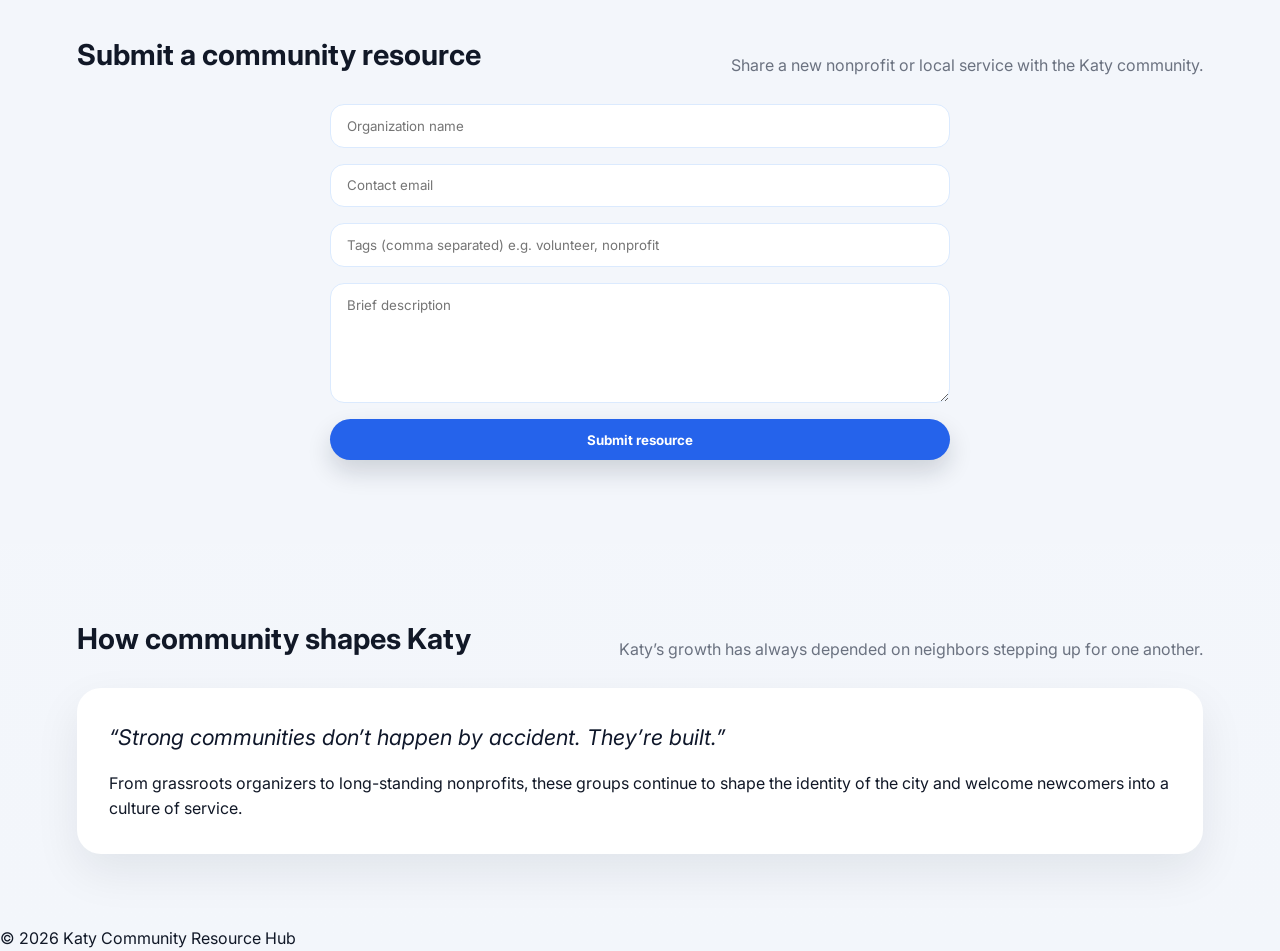
==== commit 1f25f852: "Update community calendar sources" ====
--- a/index.html
+++ b/index.html
@@ -18,7 +18,7 @@
 <body>
   <nav class="navbar">
     <div class="nav-left">
-      <a href="index.html" class="logo">KatyHub</a>
+      <a href="index.html" class="logo">KatyAtlas</a>
     </div>
     <div class="nav-center">
       <div class="search-shell">
@@ -119,6 +119,7 @@
       <div class="calendar-sidebar">
         <div id="syncStatus" class="sync-status"></div>
         <div id="upcomingEvents" class="upcoming-events"></div>
+        <p class="calendar-note">Please note that what is not listed on this calendar requires inquiry from the nonprofit directly. This can be accessed from the resources page. Additionally, some of these nonprofits listed on the calendar require membership to participate, so please look out for that as well.</p>
       </div>
     </div>
   </section>
--- a/style.css
+++ b/style.css
@@ -291,6 +291,7 @@
 .sync-status-card, .upcoming-card { background: white; border-radius: 18px; padding: 1rem; box-shadow: var(--shadow); }
 .sync-status-card strong { display: block; margin-bottom: 0.4rem; }
 .sync-status-card p, .sync-status-card small { margin: 0.25rem 0; color: var(--text-soft); }
+.calendar-note { margin: 0; padding: 1rem; color: var(--text-soft); font-size: 0.9rem; line-height: 1.55; background: #f8fafc; border-left: 3px solid var(--accent); }
 .sync-badge { display: inline-flex; align-items: center; padding: 0.25rem 0.65rem; border-radius: 999px; font-size: 0.8rem; font-weight: 700; margin-bottom: 0.35rem; }
 .sync-badge--synced { background: #dcfce7; color: #166534; }
 .sync-badge--needs-review { background: #fef3c7; color: #92400e; }
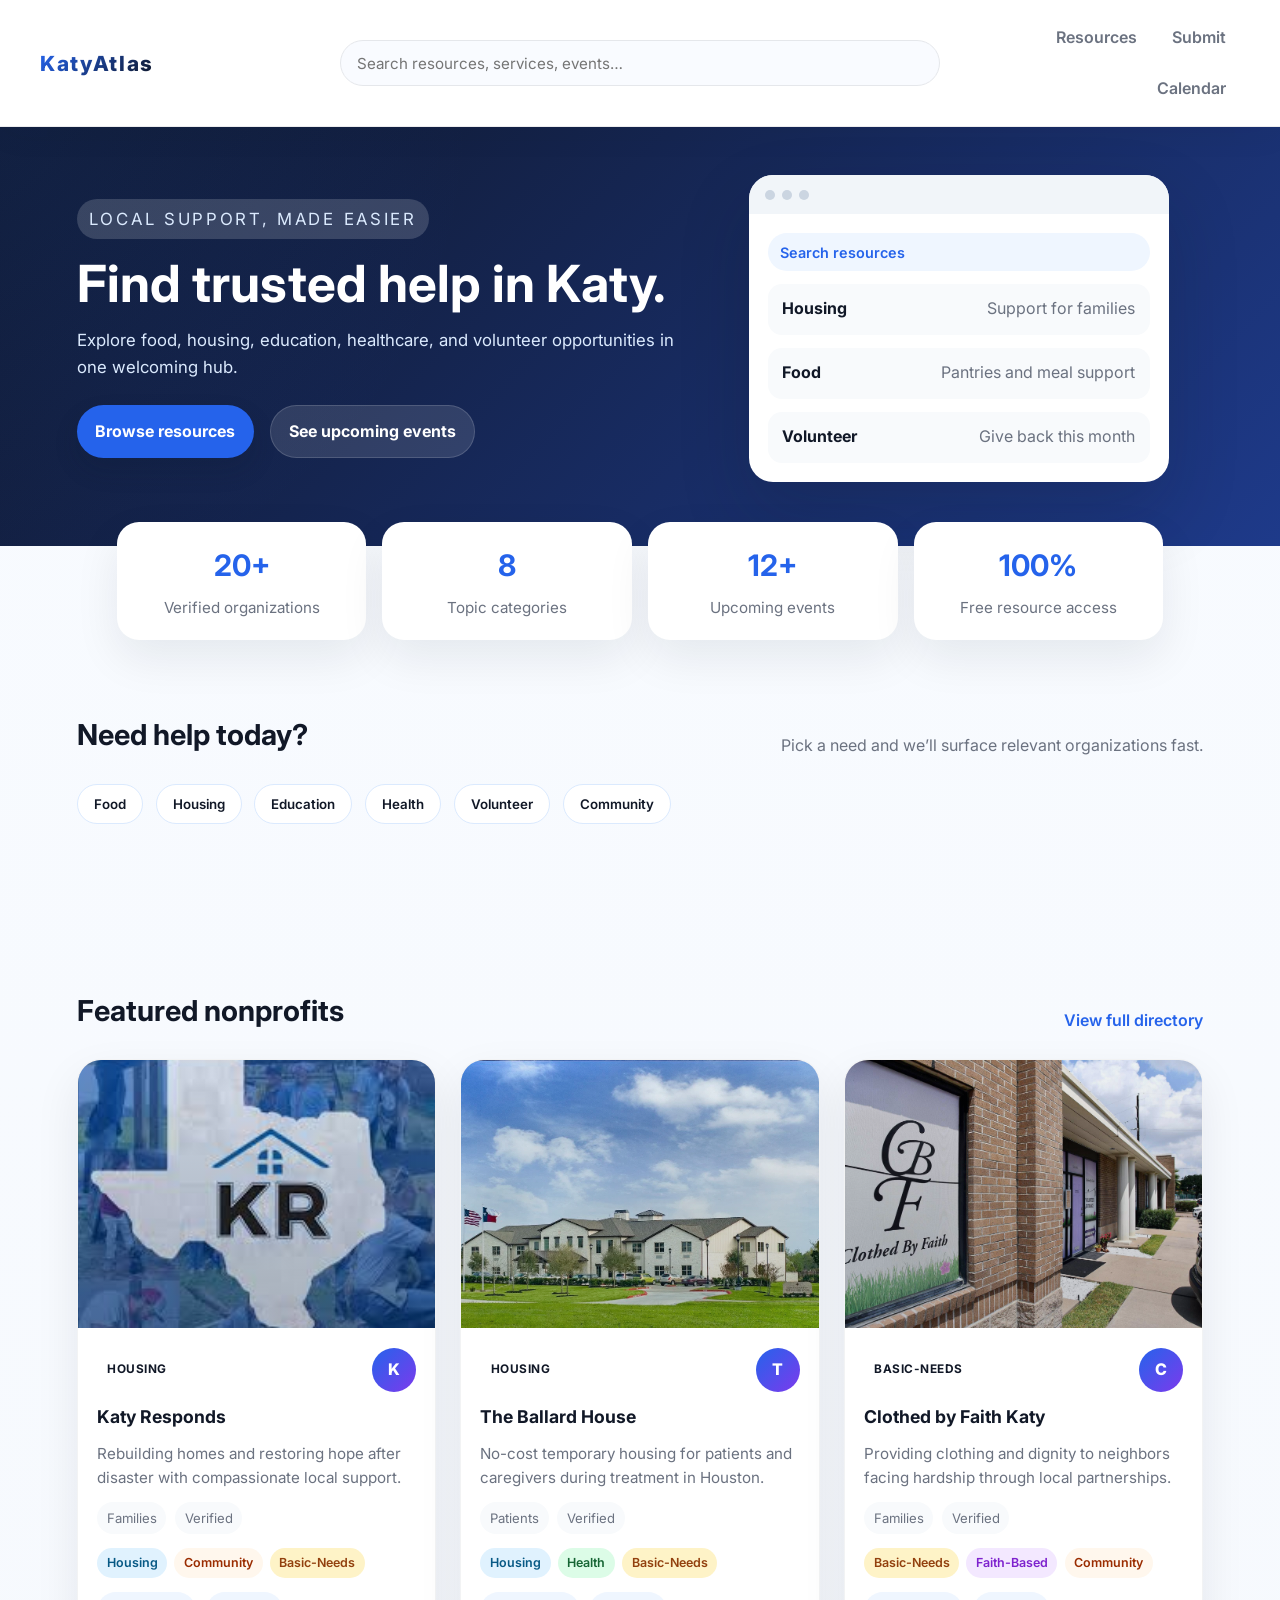
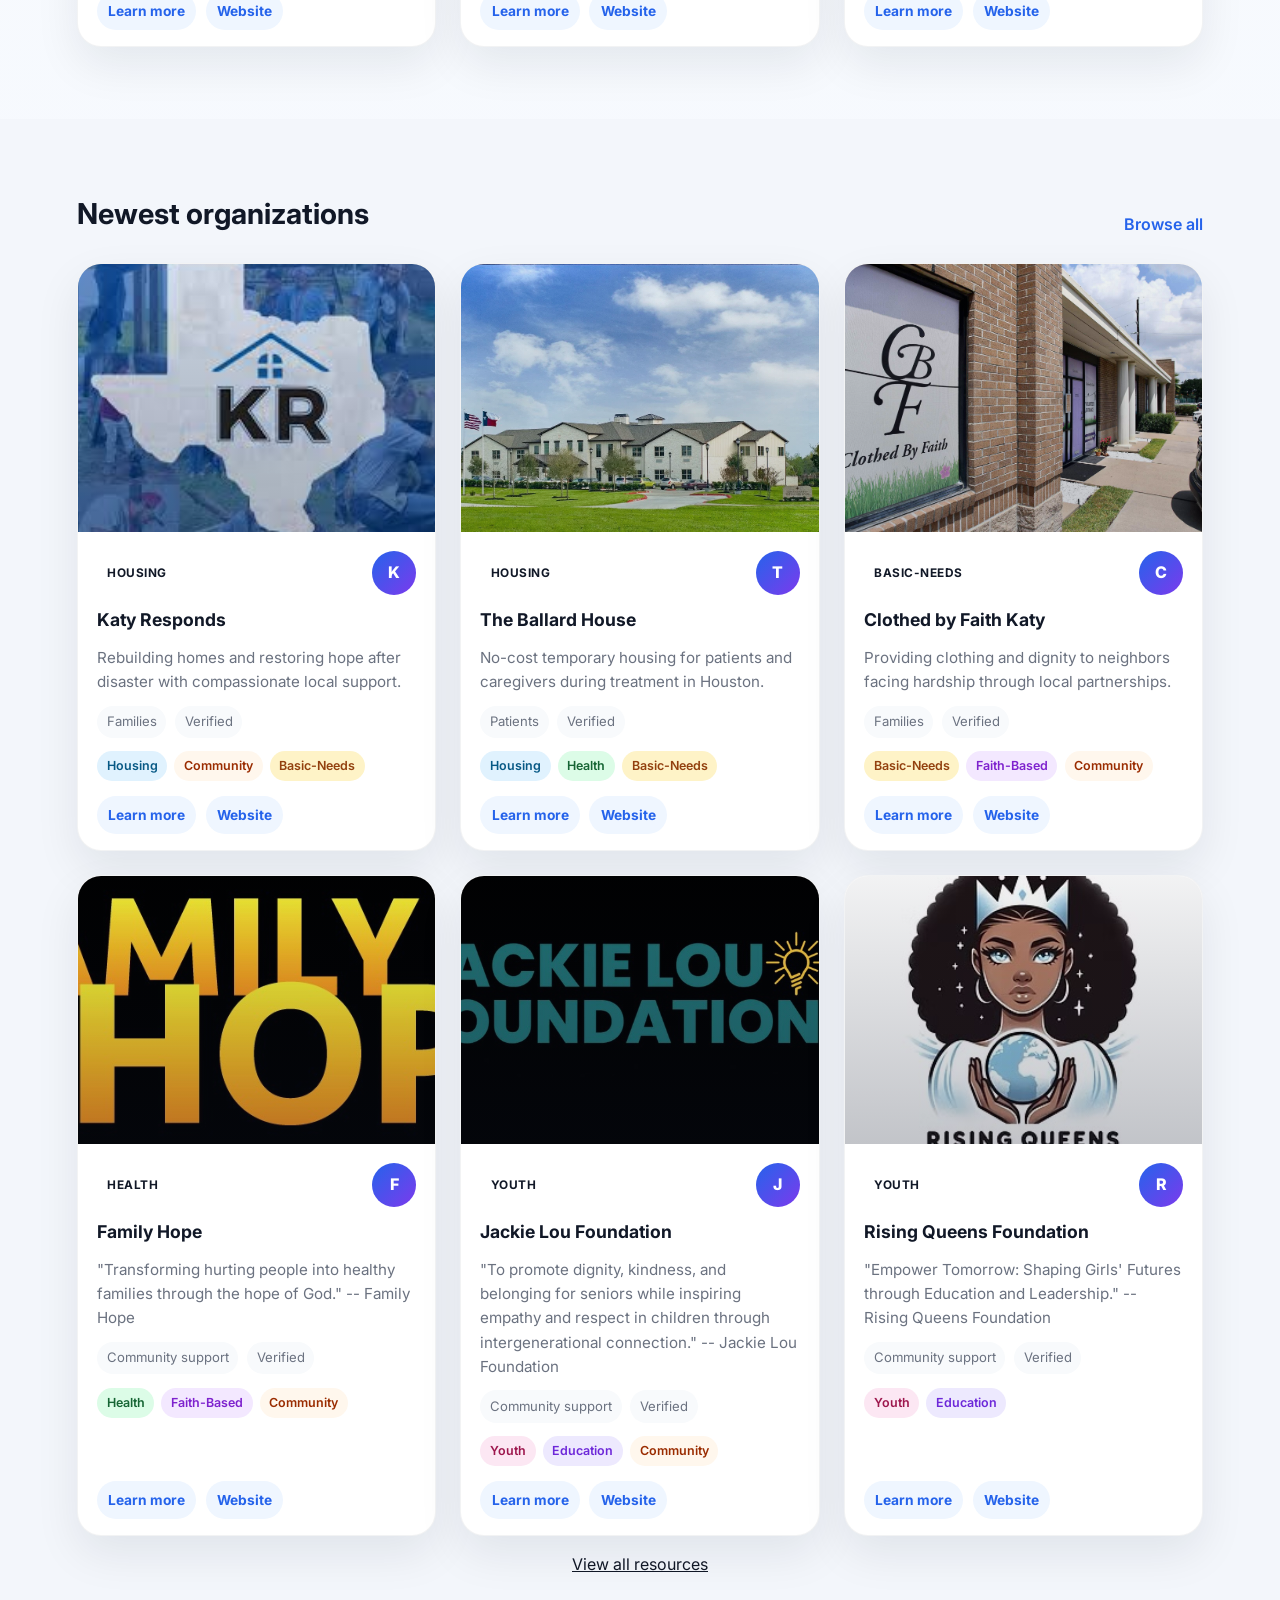
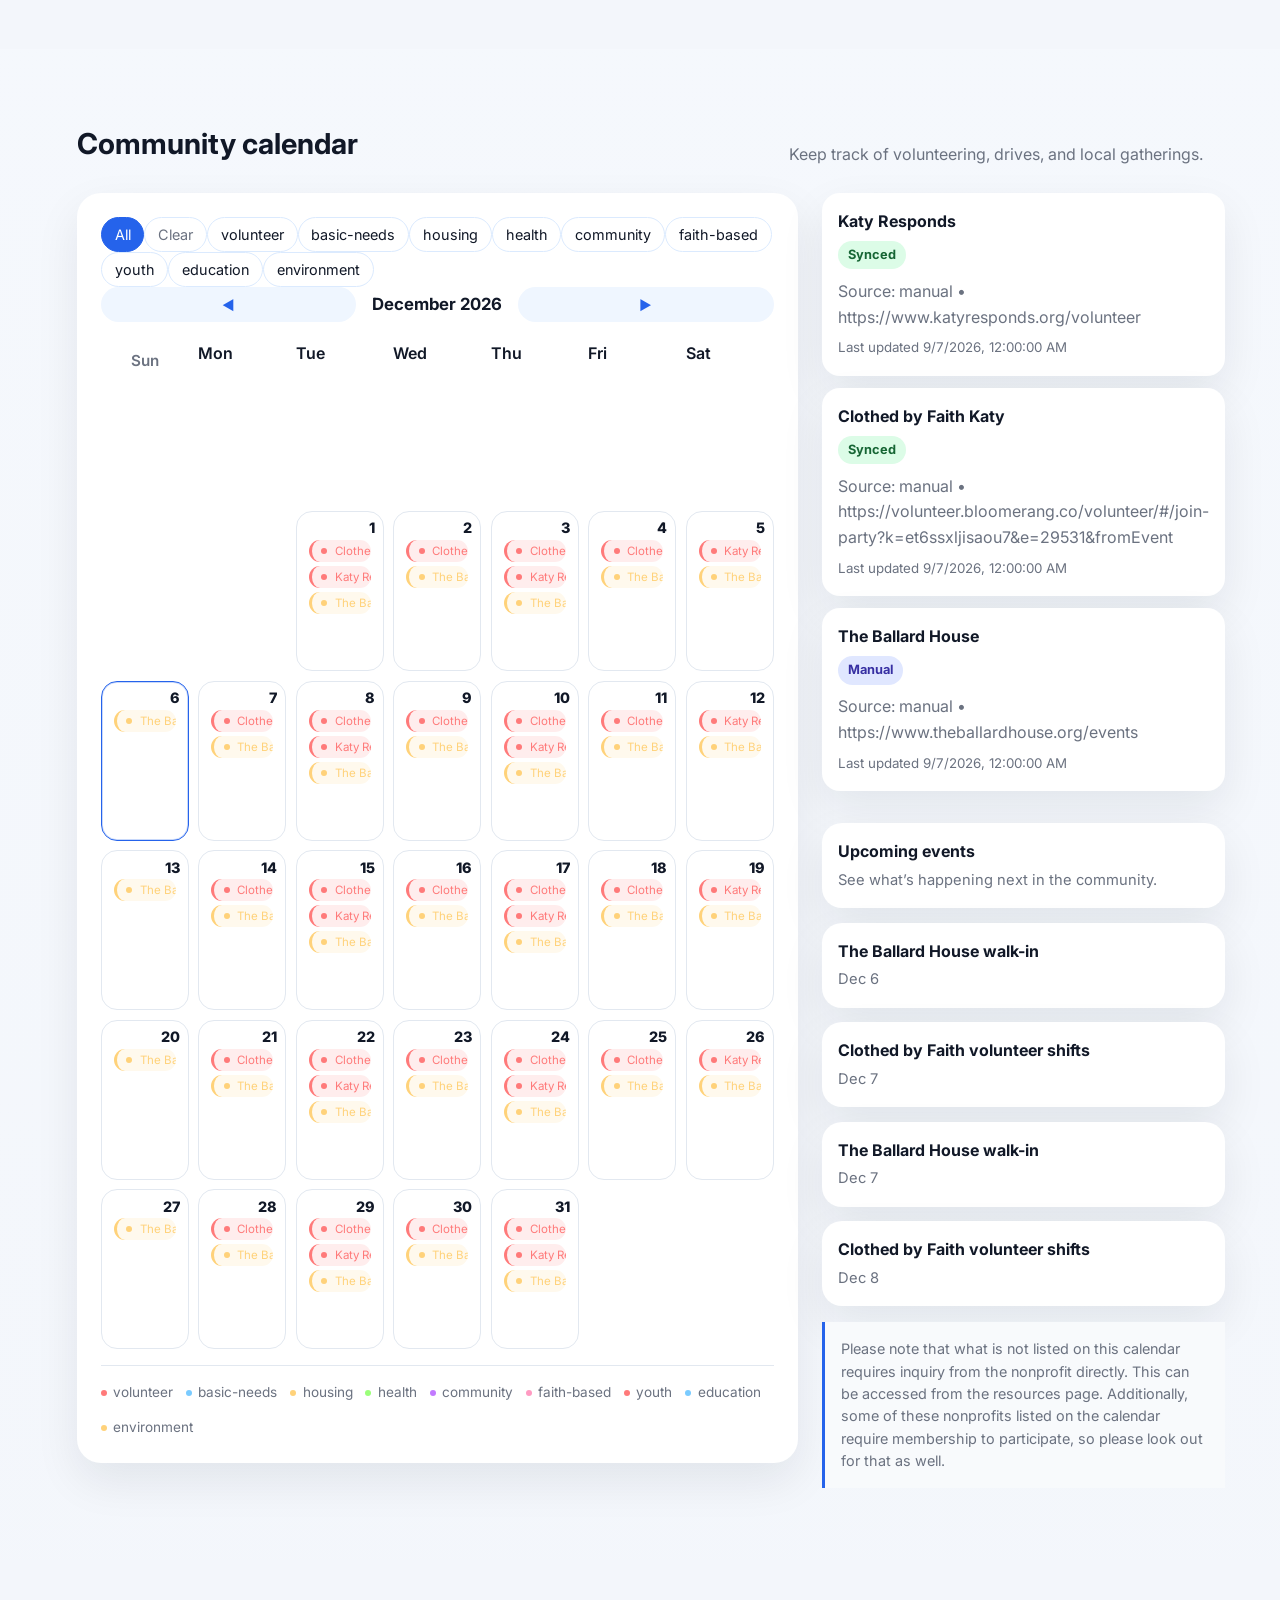
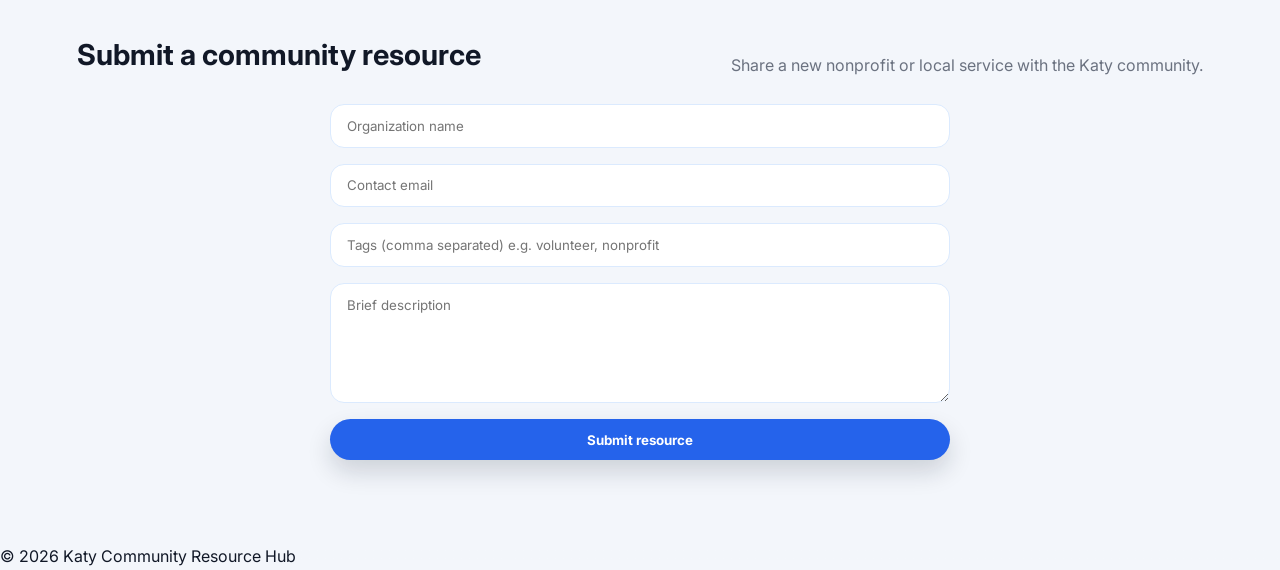
==== commit 6c0a540b: "Remove About section" ====
--- a/index.html
+++ b/index.html
@@ -30,7 +30,6 @@
       <a href="directory.html">Resources</a>
       <a href="#submit">Submit</a>
       <a href="#calendar">Calendar</a>
-      <a href="#history">About</a>
     </div>
   </nav>
 
@@ -139,17 +138,6 @@
     <p id="formMessage" class="form-message"></p>
   </section>
 
-  <section id="history" class="section">
-    <div class="section-heading">
-      <h2>How community shapes Katy</h2>
-      <p>Katy’s growth has always depended on neighbors stepping up for one another.</p>
-    </div>
-    <div class="story-card">
-      <blockquote>“Strong communities don’t happen by accident. They’re built.”</blockquote>
-      <p>From grassroots organizers to long-standing nonprofits, these groups continue to shape the identity of the city and welcome newcomers into a culture of service.</p>
-    </div>
-  </section>
-
   <footer>
     <p>© 2026 Katy Community Resource Hub</p>
   </footer>
